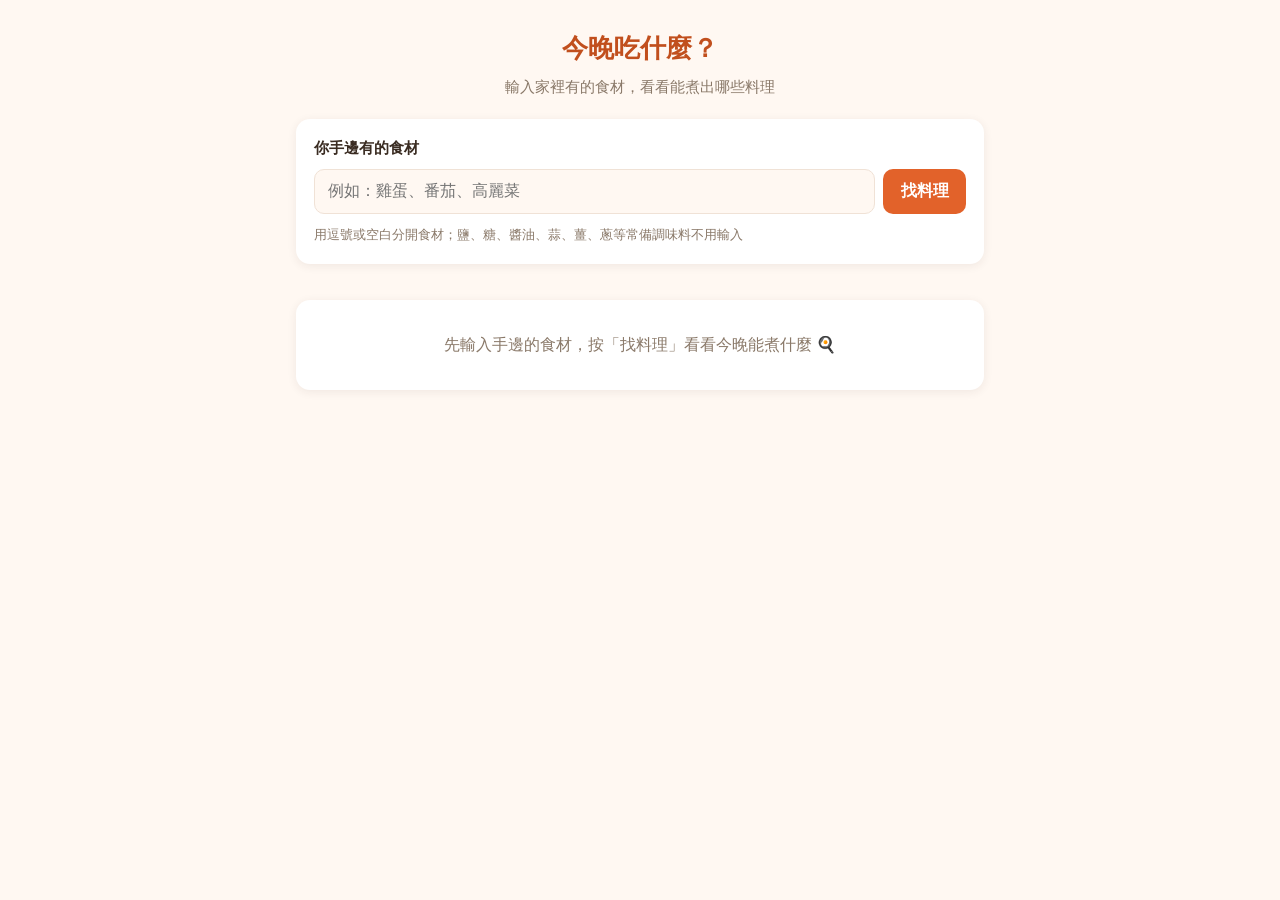
==== index.html @ 4725bfd7 "首次發布：料理靈感工具" ====
<!doctype html>
<html lang="zh-Hant">
<head>
<meta charset="utf-8">
<meta name="viewport" content="width=device-width, initial-scale=1, viewport-fit=cover">
<meta name="theme-color" content="#e2622a">
<title>今晚吃什麼｜料理靈感工具</title>
<link rel="apple-touch-icon" href="data:image/svg+xml,%3Csvg xmlns='http://www.w3.org/2000/svg' viewBox='0 0 100 100'%3E%3Crect width='100' height='100' rx='20' fill='%23e2622a'/%3E%3Ctext x='50' y='68' font-size='55' text-anchor='middle'%3E%F0%9F%A5%98%3C/text%3E%3C/svg%3E">
<link rel="stylesheet" href="style.css">
</head>
<body>
<header class="app-header">
  <h1>今晚吃什麼？</h1>
  <p class="subtitle">輸入家裡有的食材，看看能煮出哪些料理</p>
</header>

<main>
  <section class="input-section">
    <label for="ingredient-input">你手邊有的食材</label>
    <div class="input-row">
      <input
        type="text"
        id="ingredient-input"
        inputmode="text"
        placeholder="例如：雞蛋、番茄、高麗菜"
        autocomplete="off"
      >
      <button id="search-btn" type="button">找料理</button>
    </div>
    <p class="hint">用逗號或空白分開食材；鹽、糖、醬油、蒜、薑、蔥等常備調味料不用輸入</p>
  </section>

  <section id="results" class="results" aria-live="polite">
    <p class="empty-state">先輸入手邊的食材，按「找料理」看看今晚能煮什麼 🍳</p>
  </section>
</main>

<div id="detail-modal" class="modal hidden">
  <div class="modal-backdrop" id="modal-backdrop"></div>
  <div class="modal-content" role="dialog" aria-modal="true">
    <button id="close-modal" class="close-btn" aria-label="關閉">×</button>
    <div id="modal-body"></div>
  </div>
</div>

<script src="recipes.js"></script>
<script src="match.js"></script>
<script src="app.js"></script>
</body>
</html>
---- style.css ----
:root {
  --bg: #fff8f2;
  --surface: #ffffff;
  --text: #3a2c22;
  --text-muted: #8a7969;
  --accent: #e2622a;
  --accent-dark: #c14f1d;
  --accent-soft: #ffe8da;
  --green: #4c8a5e;
  --green-soft: #e4f2e7;
  --border: #f0e2d6;
  --shadow: 0 2px 10px rgba(58, 44, 34, 0.08);
  --radius: 14px;
}

* {
  box-sizing: border-box;
}

body {
  margin: 0;
  font-family: -apple-system, BlinkMacSystemFont, "PingFang TC", "Microsoft JhengHei", sans-serif;
  background: var(--bg);
  color: var(--text);
  line-height: 1.6;
  padding-bottom: 3rem;
}

.app-header {
  padding: 1.75rem 1.25rem 1.25rem;
  text-align: center;
}

.app-header h1 {
  margin: 0 0 0.35rem;
  font-size: 1.6rem;
  color: var(--accent-dark);
}

.subtitle {
  margin: 0;
  color: var(--text-muted);
  font-size: 0.95rem;
}

main {
  max-width: 720px;
  margin: 0 auto;
  padding: 0 1rem;
}

.input-section {
  background: var(--surface);
  border-radius: var(--radius);
  box-shadow: var(--shadow);
  padding: 1.1rem 1.1rem 1.2rem;
  margin-bottom: 1.25rem;
}

.input-section label {
  display: block;
  font-weight: 600;
  margin-bottom: 0.5rem;
  font-size: 0.95rem;
}

.input-row {
  display: flex;
  gap: 0.5rem;
}

#ingredient-input {
  flex: 1;
  min-width: 0;
  font-size: 1rem;
  padding: 0.75rem 0.85rem;
  border: 1px solid var(--border);
  border-radius: 10px;
  background: var(--bg);
  color: var(--text);
}

#ingredient-input:focus {
  outline: 2px solid var(--accent);
  outline-offset: 1px;
}

#search-btn {
  font-size: 1rem;
  font-weight: 600;
  padding: 0.75rem 1.1rem;
  border: none;
  border-radius: 10px;
  background: var(--accent);
  color: #fff;
  cursor: pointer;
  white-space: nowrap;
}

#search-btn:active {
  background: var(--accent-dark);
}

.hint {
  margin: 0.65rem 0 0;
  font-size: 0.82rem;
  color: var(--text-muted);
}

.results {
  display: flex;
  flex-direction: column;
  gap: 1.5rem;
}

.empty-state,
.no-result {
  text-align: center;
  color: var(--text-muted);
  padding: 2rem 1rem;
  background: var(--surface);
  border-radius: var(--radius);
  box-shadow: var(--shadow);
}

.result-group h2 {
  font-size: 1.05rem;
  margin: 0 0 0.75rem;
  padding-left: 0.15rem;
}

.result-group.exact h2 {
  color: var(--green);
}

.result-group.near h2 {
  color: var(--accent-dark);
}

.card-grid {
  display: grid;
  grid-template-columns: 1fr;
  gap: 0.85rem;
}

@media (min-width: 560px) {
  .card-grid {
    grid-template-columns: 1fr 1fr;
  }
}

.recipe-card {
  background: var(--surface);
  border-radius: var(--radius);
  box-shadow: var(--shadow);
  padding: 1rem;
  text-align: left;
  border: none;
  cursor: pointer;
  font-family: inherit;
  color: inherit;
  display: flex;
  flex-direction: column;
  gap: 0.45rem;
}

.recipe-card:active {
  transform: scale(0.98);
}

.recipe-card .name {
  font-size: 1.05rem;
  font-weight: 700;
}

.tag-row {
  display: flex;
  flex-wrap: wrap;
  gap: 0.35rem;
}

.tag {
  font-size: 0.75rem;
  padding: 0.15rem 0.55rem;
  border-radius: 999px;
  background: var(--accent-soft);
  color: var(--accent-dark);
}

.tag.veg {
  background: var(--green-soft);
  color: var(--green);
}

.combo-badge {
  font-size: 0.78rem;
  font-weight: 700;
  color: var(--green);
  background: var(--green-soft);
  border-radius: 8px;
  padding: 0.3rem 0.55rem;
  width: fit-content;
}

.missing {
  font-size: 0.82rem;
  color: #a15c1f;
  background: #fff2e0;
  border-radius: 8px;
  padding: 0.4rem 0.6rem;
}

.missing b {
  font-weight: 700;
}

/* modal */
.modal {
  position: fixed;
  inset: 0;
  z-index: 50;
  display: flex;
  align-items: flex-end;
  justify-content: center;
}

.modal.hidden {
  display: none;
}

.modal-backdrop {
  position: absolute;
  inset: 0;
  background: rgba(58, 44, 34, 0.45);
}

.modal-content {
  position: relative;
  background: var(--surface);
  width: 100%;
  max-width: 640px;
  max-height: 88vh;
  overflow-y: auto;
  border-radius: 18px 18px 0 0;
  padding: 1.5rem 1.25rem 2rem;
}

@media (min-width: 700px) {
  .modal {
    align-items: center;
  }
  .modal-content {
    border-radius: 18px;
    max-height: 80vh;
  }
}

.close-btn {
  position: absolute;
  top: 0.75rem;
  right: 0.9rem;
  border: none;
  background: var(--accent-soft);
  color: var(--accent-dark);
  width: 32px;
  height: 32px;
  border-radius: 50%;
  font-size: 1.1rem;
  cursor: pointer;
  line-height: 1;
}

.modal-body h2 {
  margin: 0 0 0.25rem;
  padding-right: 2rem;
}

.modal-body .tag-row {
  margin-bottom: 0.75rem;
}

.servings-control {
  display: flex;
  align-items: center;
  gap: 0.6rem;
  margin: 0.75rem 0 1.1rem;
  padding: 0.6rem 0.75rem;
  background: var(--bg);
  border-radius: 10px;
  width: fit-content;
}

.servings-control span:first-child {
  font-size: 0.85rem;
  color: var(--text-muted);
}

.servings-btn {
  width: 30px;
  height: 30px;
  border-radius: 50%;
  border: none;
  background: var(--accent-soft);
  color: var(--accent-dark);
  font-size: 1.1rem;
  font-weight: 700;
  cursor: pointer;
  line-height: 1;
}

.servings-btn:active {
  background: var(--accent);
  color: #fff;
}

.servings-count {
  font-weight: 700;
  min-width: 4.5em;
  text-align: center;
}

.modal-body h3 {
  font-size: 0.95rem;
  color: var(--accent-dark);
  margin: 1.1rem 0 0.5rem;
}

.modal-body ul,
.modal-body ol {
  margin: 0;
  padding-left: 1.3rem;
}

.modal-body li {
  margin-bottom: 0.4rem;
}
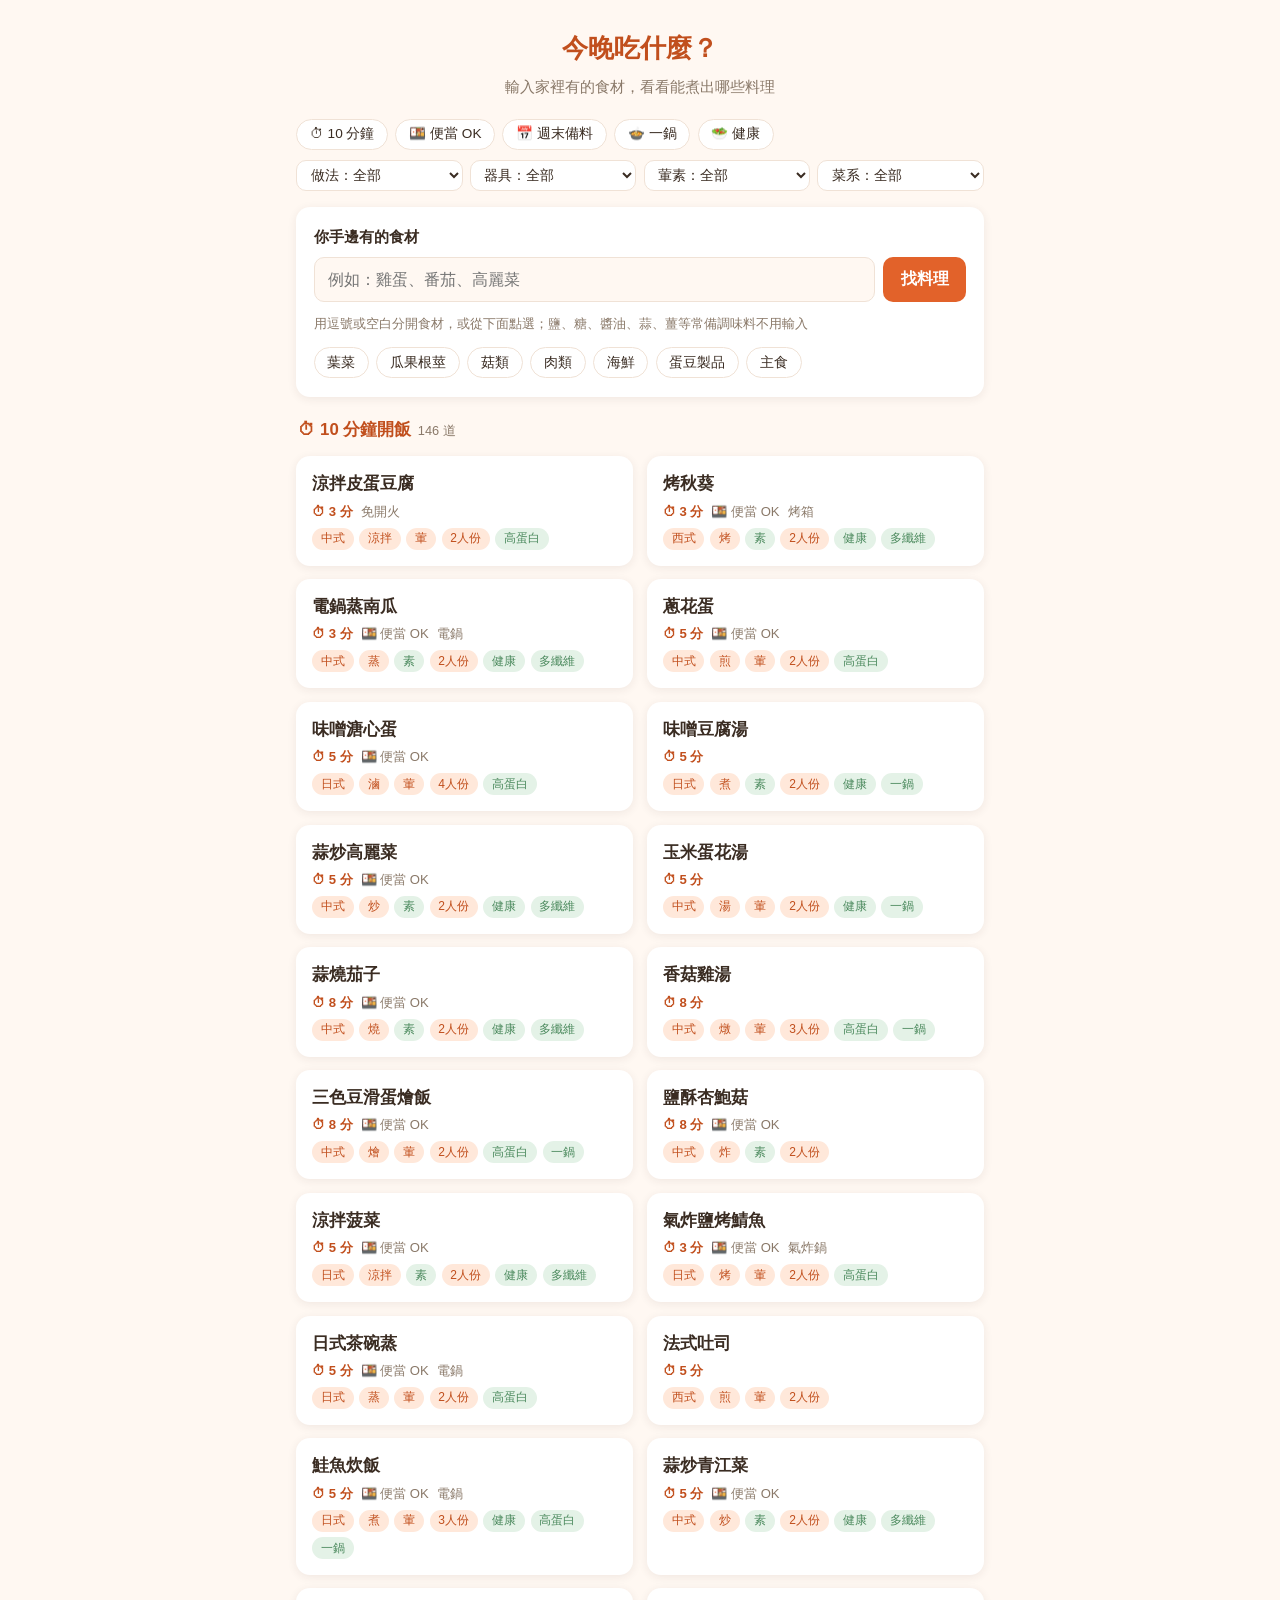
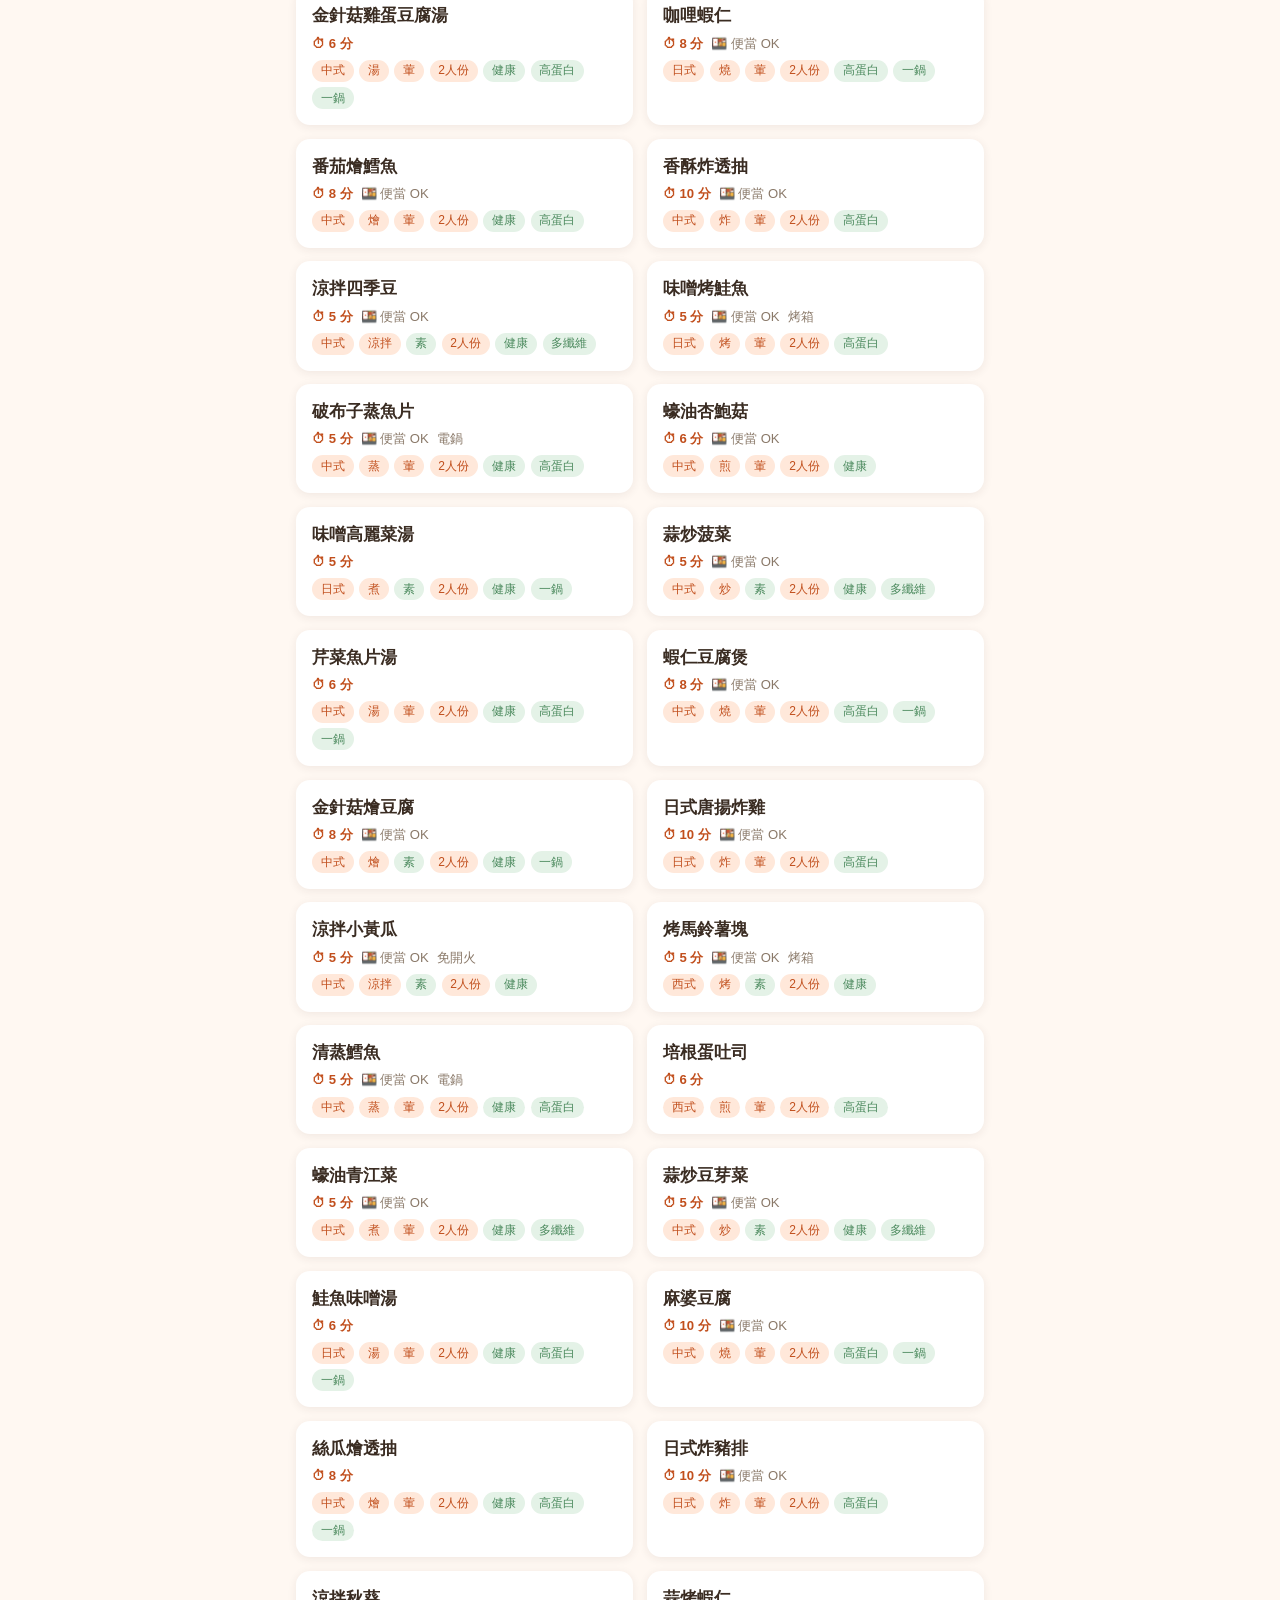
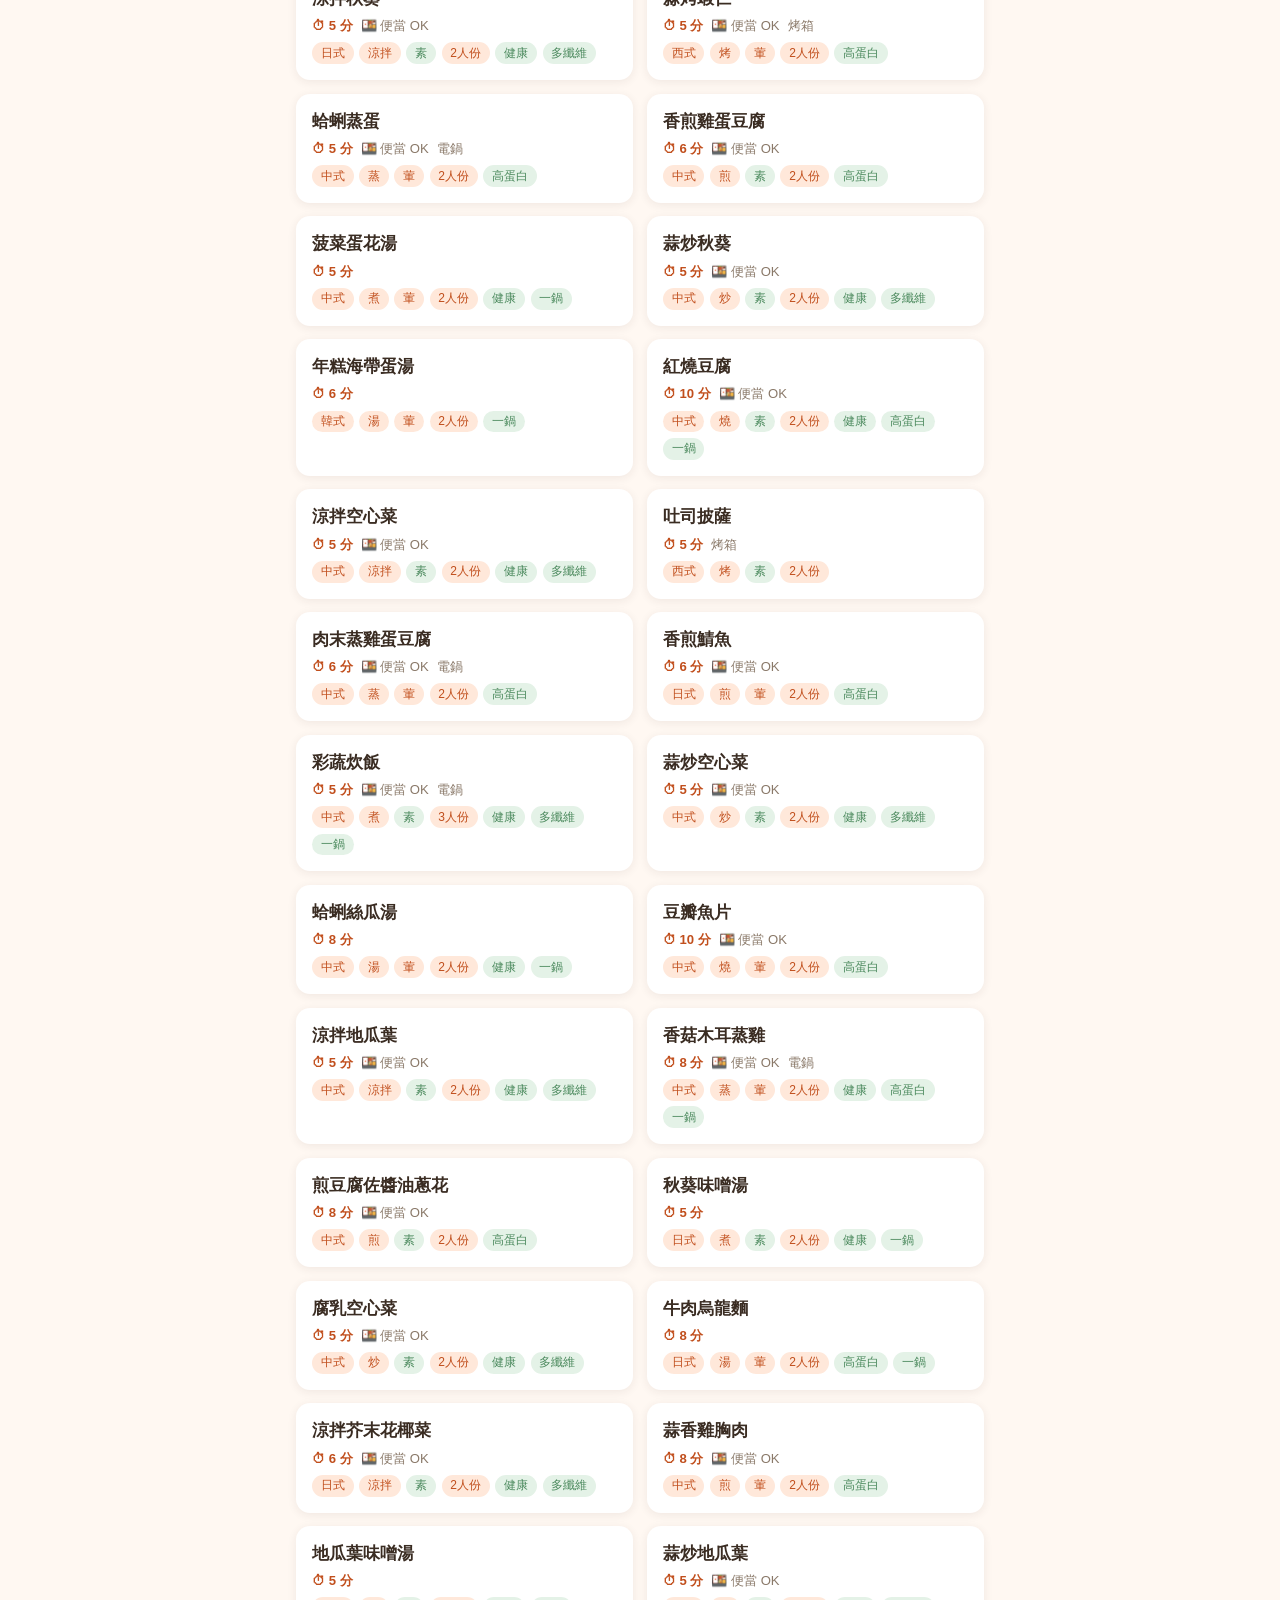
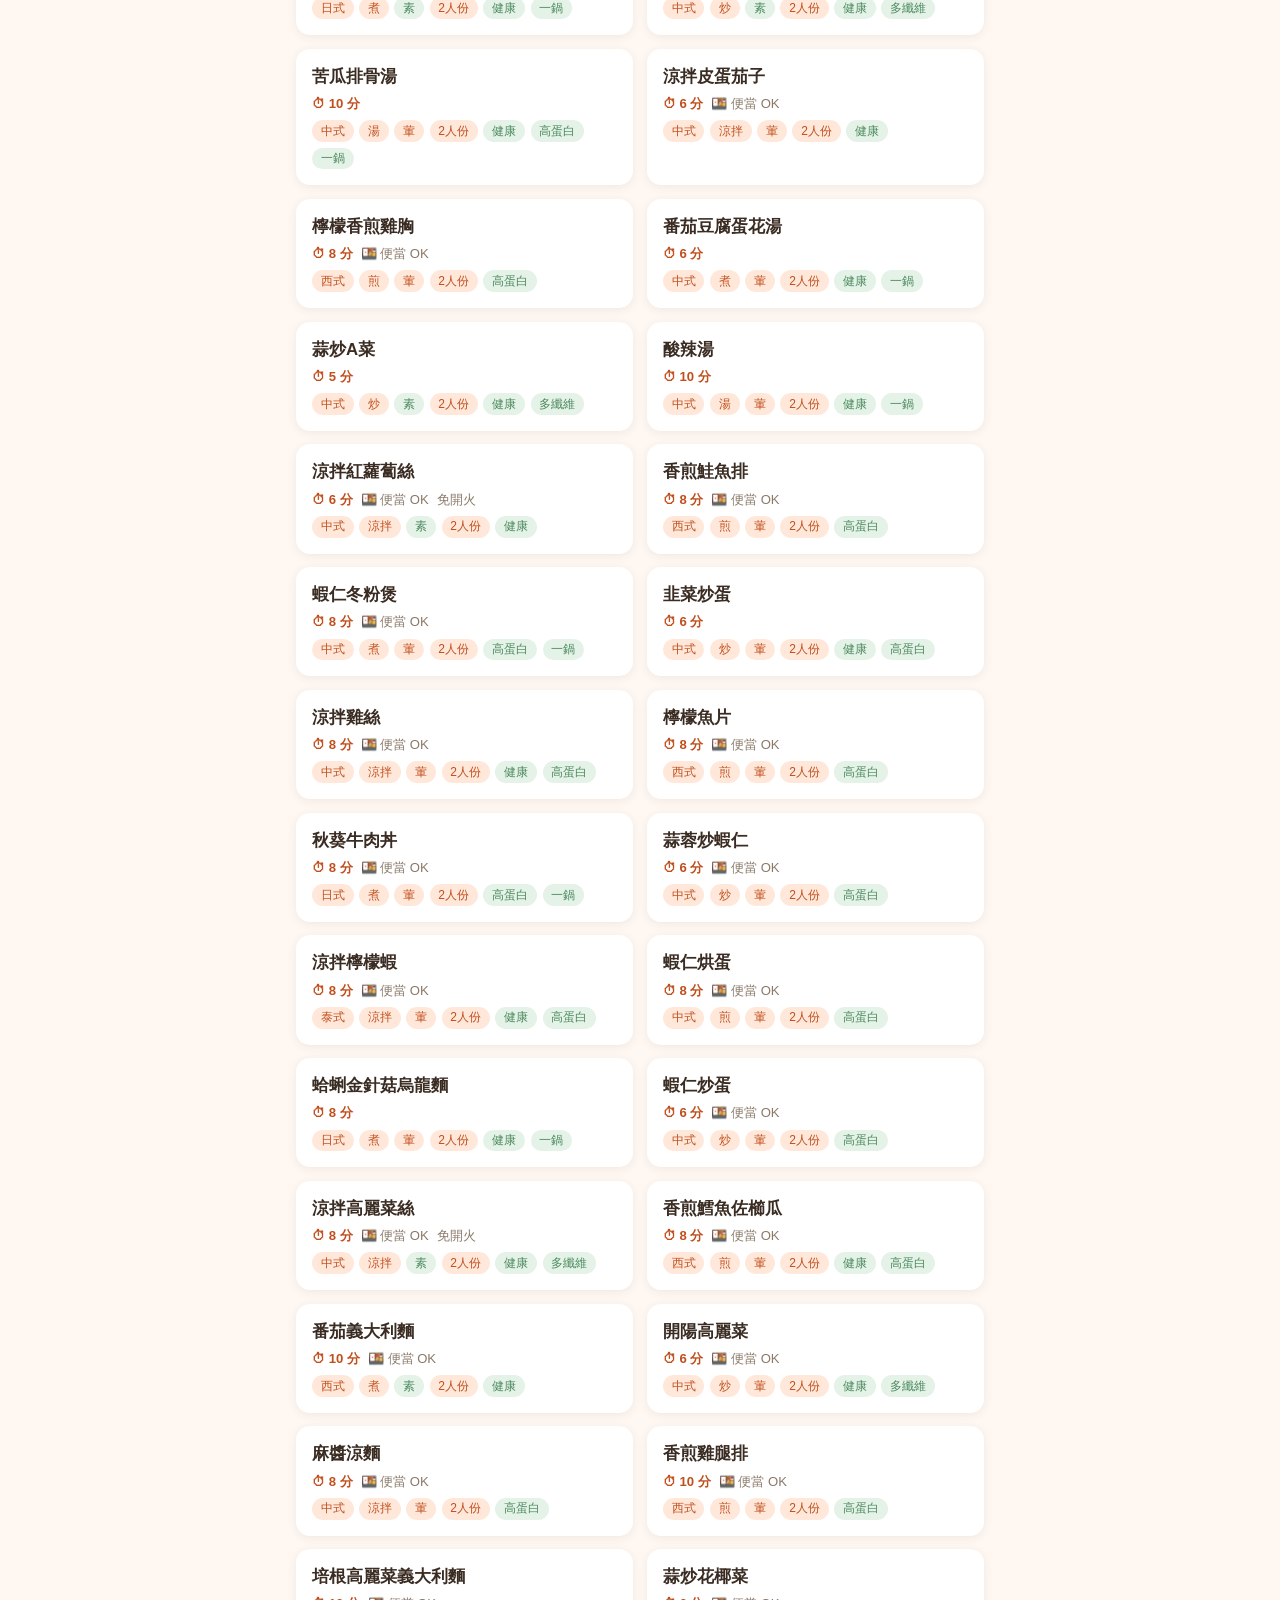
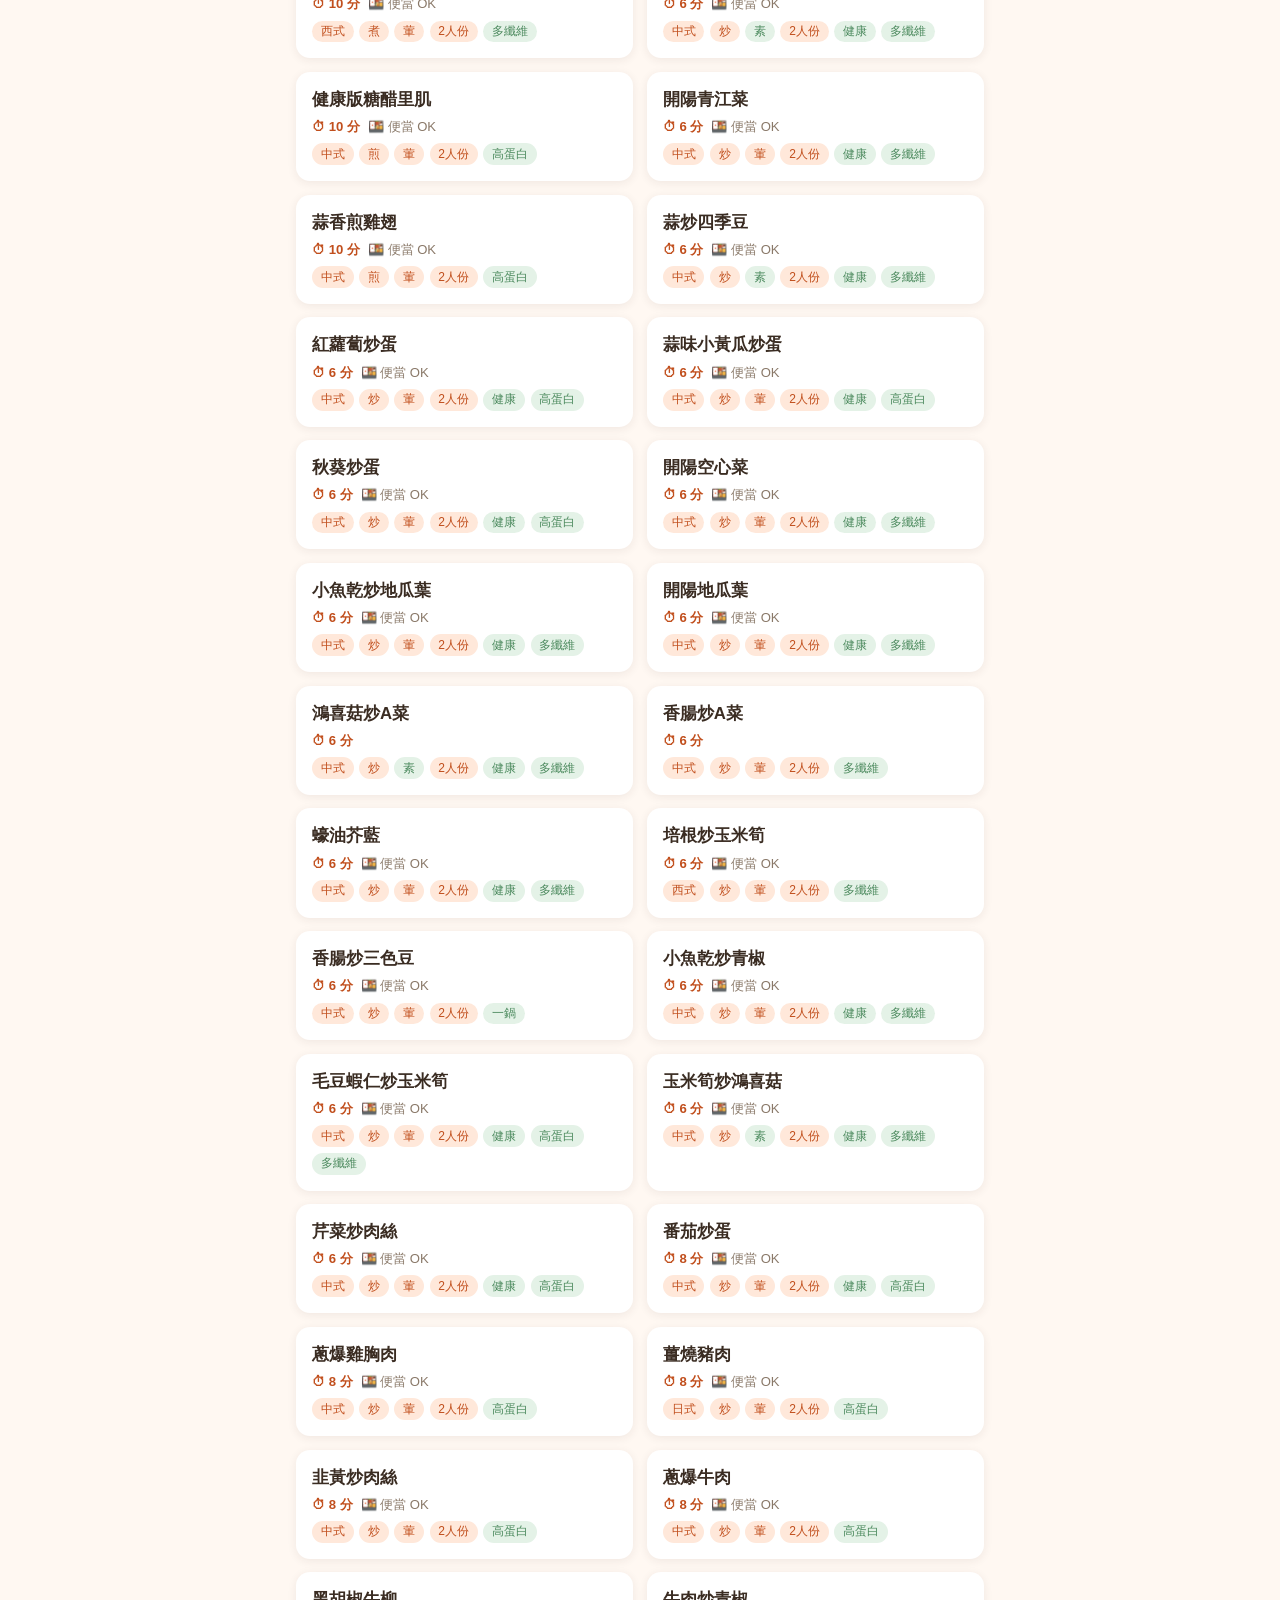
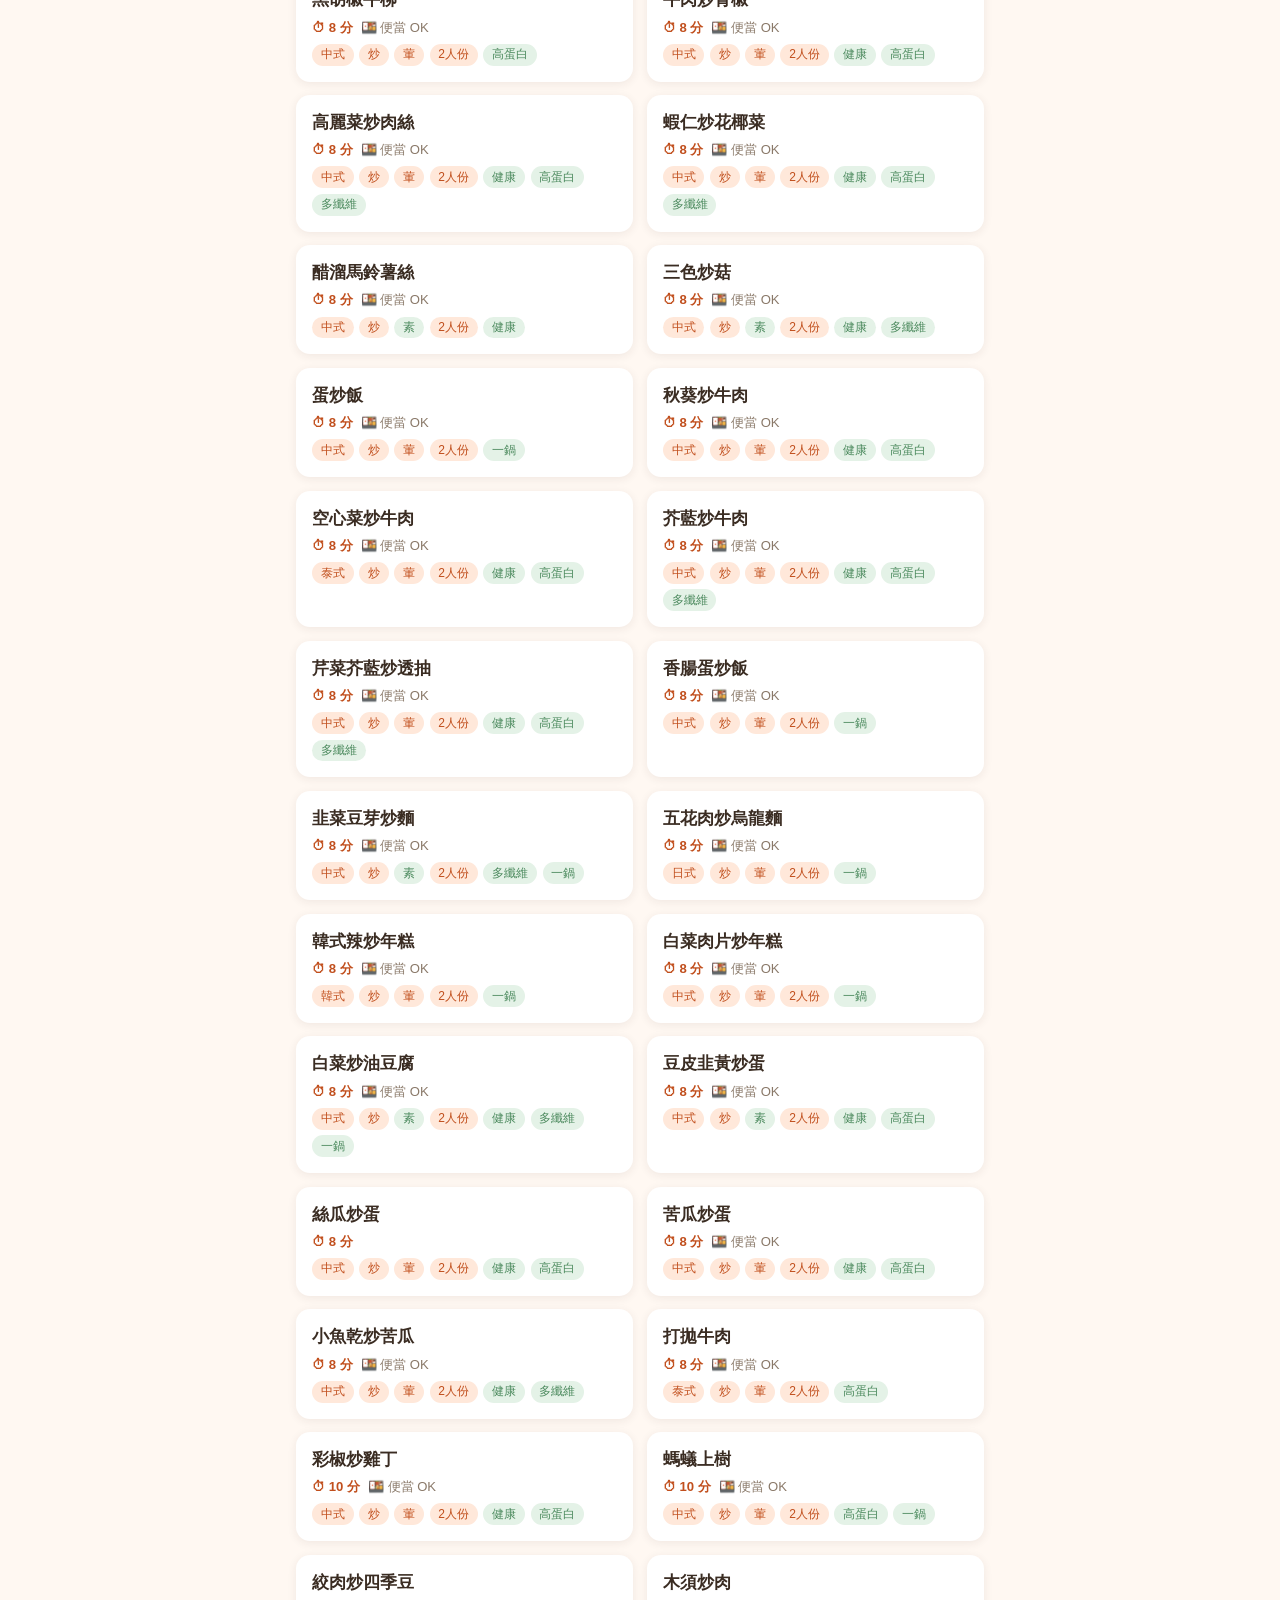
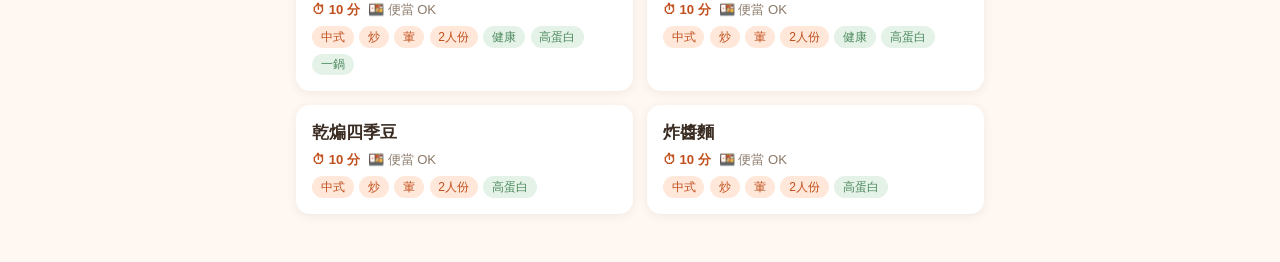
==== commit a878efaa: "Step 6 功能版 UI：篩選 chips（10 分鐘／便當／週末／一鍋／健康）＋做法／器具／葷素／菜系下拉、食材分類點選、首頁預設 10 分鐘清單、卡片顯示時間與便當標記、邊打邊找；SW 快取 v" ====
--- a/index.html
+++ b/index.html
@@ -6,6 +6,10 @@
 <meta name="theme-color" content="#e2622a">
 <title>今晚吃什麼｜料理靈感工具</title>
 <link rel="apple-touch-icon" href="data:image/svg+xml,%3Csvg xmlns='http://www.w3.org/2000/svg' viewBox='0 0 100 100'%3E%3Crect width='100' height='100' rx='20' fill='%23e2622a'/%3E%3Ctext x='50' y='68' font-size='55' text-anchor='middle'%3E%F0%9F%A5%98%3C/text%3E%3C/svg%3E">
+<link rel="manifest" href="manifest.json">
+<meta name="apple-mobile-web-app-capable" content="yes">
+<meta name="apple-mobile-web-app-status-bar-style" content="default">
+<meta name="apple-mobile-web-app-title" content="今晚吃什麼">
 <link rel="stylesheet" href="style.css">
 </head>
 <body>
@@ -15,6 +19,22 @@
 </header>
 
 <main>
+  <section class="filter-section" aria-label="篩選">
+    <div class="chip-row" id="quick-filters">
+      <button type="button" class="chip" data-filter="quick">⏱ 10 分鐘</button>
+      <button type="button" class="chip" data-filter="bento">🍱 便當 OK</button>
+      <button type="button" class="chip" data-filter="weekend">📅 週末備料</button>
+      <button type="button" class="chip" data-filter="onepot">🍲 一鍋</button>
+      <button type="button" class="chip" data-filter="healthy">🥗 健康</button>
+    </div>
+    <div class="select-row">
+      <select id="filter-method" aria-label="做法"><option value="">做法：全部</option></select>
+      <select id="filter-tool" aria-label="器具"><option value="">器具：全部</option></select>
+      <select id="filter-diet" aria-label="葷素"><option value="">葷素：全部</option></select>
+      <select id="filter-cuisine" aria-label="菜系"><option value="">菜系：全部</option></select>
+    </div>
+  </section>
+
   <section class="input-section">
     <label for="ingredient-input">你手邊有的食材</label>
     <div class="input-row">
@@ -27,12 +47,12 @@
       >
       <button id="search-btn" type="button">找料理</button>
     </div>
-    <p class="hint">用逗號或空白分開食材；鹽、糖、醬油、蒜、薑、蔥等常備調味料不用輸入</p>
+    <p class="hint">用逗號或空白分開食材，或從下面點選；鹽、糖、醬油、蒜、薑等常備調味料不用輸入</p>
+    <div class="chip-row category-row" id="category-chips"></div>
+    <div class="chip-row ingredient-row" id="ingredient-chips" hidden></div>
   </section>
 
-  <section id="results" class="results" aria-live="polite">
-    <p class="empty-state">先輸入手邊的食材，按「找料理」看看今晚能煮什麼 🍳</p>
-  </section>
+  <section id="results" class="results" aria-live="polite"></section>
 </main>
 
 <div id="detail-modal" class="modal hidden">
@@ -43,8 +63,16 @@
   </div>
 </div>
 
+<script src="ingredients.js"></script>
 <script src="recipes.js"></script>
 <script src="match.js"></script>
 <script src="app.js"></script>
+<script>
+  if ("serviceWorker" in navigator) {
+    window.addEventListener("load", () => {
+      navigator.serviceWorker.register("service-worker.js").catch(() => {});
+    });
+  }
+</script>
 </body>
 </html>
--- a/style.css
+++ b/style.css
@@ -334,3 +334,103 @@
 .modal-body li {
   margin-bottom: 0.4rem;
 }
+
+
+/* ── 篩選 chips 與分類標籤（功能版，樣式待美化階段） ── */
+.filter-section {
+  margin-bottom: 1rem;
+}
+
+.chip-row {
+  display: flex;
+  flex-wrap: wrap;
+  gap: 0.45rem;
+}
+
+.chip {
+  font-family: inherit;
+  font-size: 0.85rem;
+  padding: 0.4rem 0.8rem;
+  border-radius: 999px;
+  border: 1px solid var(--border);
+  background: var(--surface);
+  color: var(--text);
+  cursor: pointer;
+  line-height: 1.2;
+}
+
+.chip.active {
+  background: var(--accent);
+  border-color: var(--accent);
+  color: #fff;
+  font-weight: 600;
+}
+
+.chip.category.active {
+  background: var(--accent-soft);
+  border-color: var(--accent);
+  color: var(--accent-dark);
+}
+
+.chip.ingredient.active {
+  background: var(--green);
+  border-color: var(--green);
+  color: #fff;
+}
+
+.select-row {
+  display: flex;
+  flex-wrap: wrap;
+  gap: 0.45rem;
+  margin-top: 0.6rem;
+}
+
+.select-row select {
+  font-family: inherit;
+  font-size: 0.85rem;
+  padding: 0.4rem 0.6rem;
+  border-radius: 10px;
+  border: 1px solid var(--border);
+  background: var(--surface);
+  color: var(--text);
+  flex: 1 1 auto;
+  min-width: 0;
+}
+
+.category-row {
+  margin-top: 0.85rem;
+}
+
+.ingredient-row {
+  margin-top: 0.6rem;
+  padding-top: 0.6rem;
+  border-top: 1px dashed var(--border);
+}
+
+.meta-row {
+  display: flex;
+  flex-wrap: wrap;
+  gap: 0.5rem;
+  font-size: 0.82rem;
+  color: var(--text-muted);
+}
+
+.meta-row .time {
+  font-weight: 700;
+  color: var(--accent-dark);
+}
+
+.result-group.default h2 {
+  color: var(--accent-dark);
+}
+
+.result-count {
+  font-size: 0.8rem;
+  color: var(--text-muted);
+  font-weight: 400;
+  margin-left: 0.4rem;
+}
+
+.chip-row[hidden] {
+  display: none;
+}
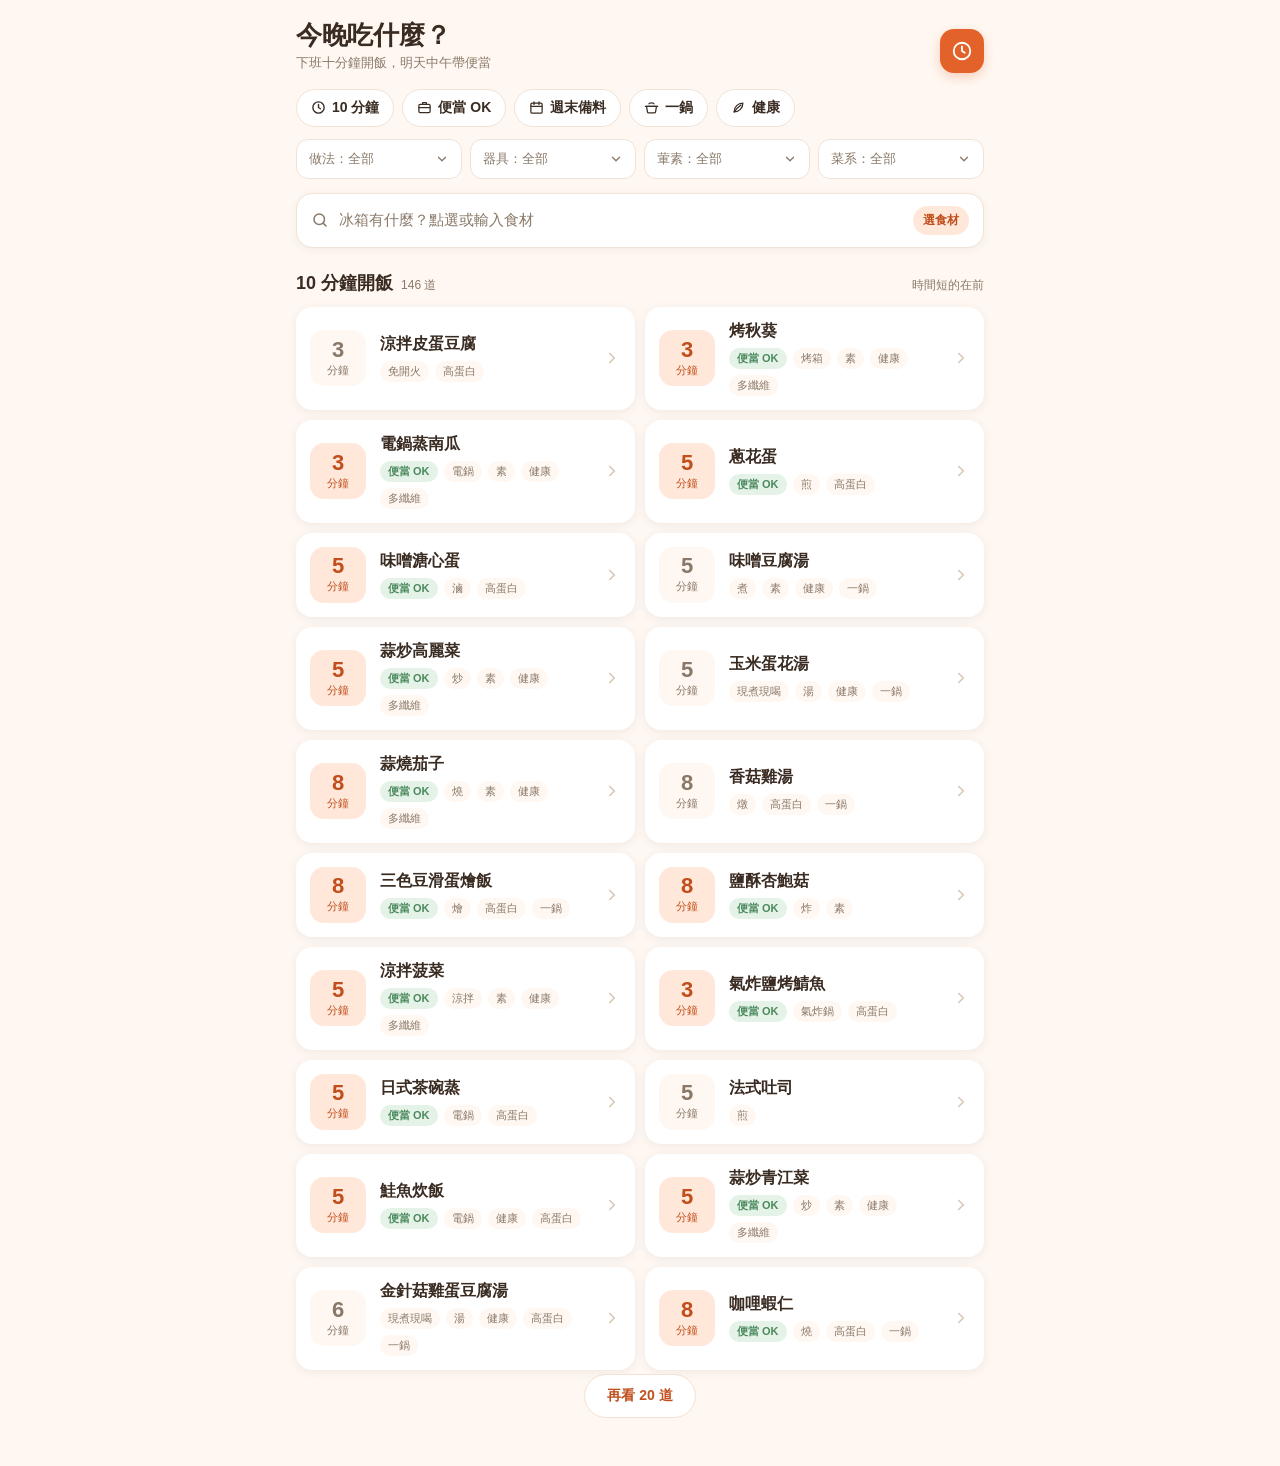
==== commit 7e919b54: "③ 美化：依 design 畫板實作暖色延續版 - index.html／style.css 重寫：標題列＋橘色時鐘徽章、篩選 chips 橫向捲動（SVG 線條圖示取代 emoji）、下拉兩欄 - " ====
--- a/index.html
+++ b/index.html
@@ -3,7 +3,7 @@
 <head>
 <meta charset="utf-8">
 <meta name="viewport" content="width=device-width, initial-scale=1, viewport-fit=cover">
-<meta name="theme-color" content="#e2622a">
+<meta name="theme-color" content="#fff8f2">
 <title>今晚吃什麼｜料理靈感工具</title>
 <link rel="apple-touch-icon" href="data:image/svg+xml,%3Csvg xmlns='http://www.w3.org/2000/svg' viewBox='0 0 100 100'%3E%3Crect width='100' height='100' rx='20' fill='%23e2622a'/%3E%3Ctext x='50' y='68' font-size='55' text-anchor='middle'%3E%F0%9F%A5%98%3C/text%3E%3C/svg%3E">
 <link rel="manifest" href="manifest.json">
@@ -13,19 +13,34 @@
 <link rel="stylesheet" href="style.css">
 </head>
 <body>
-<header class="app-header">
-  <h1>今晚吃什麼？</h1>
-  <p class="subtitle">輸入家裡有的食材，看看能煮出哪些料理</p>
-</header>
+<main>
+  <header class="app-header">
+    <div class="app-title">
+      <h1>今晚吃什麼？</h1>
+      <p class="subtitle">下班十分鐘開飯，明天中午帶便當</p>
+    </div>
+    <div class="app-badge" aria-hidden="true">
+      <svg width="22" height="22" viewBox="0 0 24 24" fill="none" stroke="currentColor" stroke-width="2" stroke-linecap="round" stroke-linejoin="round"><circle cx="12" cy="12" r="9"></circle><path d="M12 7v5l3 2"></path></svg>
+    </div>
+  </header>
 
-<main>
   <section class="filter-section" aria-label="篩選">
-    <div class="chip-row" id="quick-filters">
-      <button type="button" class="chip" data-filter="quick">⏱ 10 分鐘</button>
-      <button type="button" class="chip" data-filter="bento">🍱 便當 OK</button>
-      <button type="button" class="chip" data-filter="weekend">📅 週末備料</button>
-      <button type="button" class="chip" data-filter="onepot">🍲 一鍋</button>
-      <button type="button" class="chip" data-filter="healthy">🥗 健康</button>
+    <div class="chip-row scroll-x" id="quick-filters">
+      <button type="button" class="chip" data-filter="quick">
+        <svg width="15" height="15" viewBox="0 0 24 24" fill="none" stroke="currentColor" stroke-width="2.2" stroke-linecap="round"><circle cx="12" cy="12" r="9"></circle><path d="M12 7v5l3 2"></path></svg><span>10 分鐘</span>
+      </button>
+      <button type="button" class="chip" data-filter="bento">
+        <svg width="15" height="15" viewBox="0 0 24 24" fill="none" stroke="currentColor" stroke-width="2" stroke-linecap="round" stroke-linejoin="round"><rect x="3" y="7" width="18" height="13" rx="2"></rect><path d="M3 12h18M9 7V4h6v3"></path></svg><span>便當 OK</span>
+      </button>
+      <button type="button" class="chip" data-filter="weekend">
+        <svg width="15" height="15" viewBox="0 0 24 24" fill="none" stroke="currentColor" stroke-width="2" stroke-linecap="round" stroke-linejoin="round"><rect x="3" y="5" width="18" height="16" rx="2"></rect><path d="M3 10h18M8 3v4M16 3v4"></path></svg><span>週末備料</span>
+      </button>
+      <button type="button" class="chip" data-filter="onepot">
+        <svg width="15" height="15" viewBox="0 0 24 24" fill="none" stroke="currentColor" stroke-width="2" stroke-linecap="round" stroke-linejoin="round"><path d="M4 10h16l-1.5 9a2 2 0 0 1-2 1.7h-9a2 2 0 0 1-2-1.7Z"></path><path d="M2 10h20M8 6c0-2 8-2 8 0"></path></svg><span>一鍋</span>
+      </button>
+      <button type="button" class="chip" data-filter="healthy">
+        <svg width="15" height="15" viewBox="0 0 24 24" fill="none" stroke="currentColor" stroke-width="2" stroke-linecap="round" stroke-linejoin="round"><path d="M5 19c8 0 14-6 14-14-8 0-14 6-14 14Z"></path><path d="M5 19c3-5 7-8 11-11"></path></svg><span>健康</span>
+      </button>
     </div>
     <div class="select-row">
       <select id="filter-method" aria-label="做法"><option value="">做法：全部</option></select>
@@ -35,21 +50,29 @@
     </div>
   </section>
 
-  <section class="input-section">
-    <label for="ingredient-input">你手邊有的食材</label>
-    <div class="input-row">
-      <input
-        type="text"
-        id="ingredient-input"
-        inputmode="text"
-        placeholder="例如：雞蛋、番茄、高麗菜"
-        autocomplete="off"
-      >
-      <button id="search-btn" type="button">找料理</button>
+  <section class="picker" id="picker">
+    <button type="button" class="picker-bar" id="picker-bar" aria-expanded="false" aria-controls="picker-panel">
+      <svg width="18" height="18" viewBox="0 0 24 24" fill="none" stroke="currentColor" stroke-width="2" stroke-linecap="round"><circle cx="11" cy="11" r="7"></circle><path d="m20 20-3.5-3.5"></path></svg>
+      <span class="picker-summary" id="picker-summary">冰箱有什麼？點選或輸入食材</span>
+      <span class="picker-action" id="picker-action">選食材</span>
+    </button>
+    <div class="picker-panel" id="picker-panel" hidden>
+      <div class="token-row" id="token-row"></div>
+      <div class="input-row">
+        <svg width="16" height="16" viewBox="0 0 24 24" fill="none" stroke="currentColor" stroke-width="2" stroke-linecap="round"><path d="M12 5v14M5 12h14"></path></svg>
+        <input
+          type="text"
+          id="ingredient-input"
+          inputmode="text"
+          placeholder="再打字加食材，例如：豬肉絲"
+          autocomplete="off"
+        >
+        <button id="search-btn" type="button">找料理</button>
+      </div>
+      <p class="hint">鹽、糖、醬油、蒜、薑等常備調味料不用選；用逗號或空白分開</p>
+      <div class="chip-row scroll-x category-row" id="category-chips"></div>
+      <div class="ingredient-grid" id="ingredient-chips" hidden></div>
     </div>
-    <p class="hint">用逗號或空白分開食材，或從下面點選；鹽、糖、醬油、蒜、薑等常備調味料不用輸入</p>
-    <div class="chip-row category-row" id="category-chips"></div>
-    <div class="chip-row ingredient-row" id="ingredient-chips" hidden></div>
   </section>
 
   <section id="results" class="results" aria-live="polite"></section>
--- a/style.css
+++ b/style.css
@@ -1,16 +1,27 @@
+/* 料理靈感工具 — 暖色延續（2026-09-16 依 design 畫板實作） */
 :root {
   --bg: #fff8f2;
   --surface: #ffffff;
   --text: #3a2c22;
   --text-muted: #8a7969;
+  --text-faint: #b3a394;
   --accent: #e2622a;
   --accent-dark: #c14f1d;
   --accent-soft: #ffe8da;
   --green: #4c8a5e;
   --green-soft: #e4f2e7;
+  --amber: #8a6400;
+  --amber-soft: #fff3c4;
+  --brown: #a15c1f;
+  --brown-soft: #fff2e0;
   --border: #f0e2d6;
+  --border-faint: #f7ede3;
+  --chevron: #d9c8b8;
   --shadow: 0 2px 10px rgba(58, 44, 34, 0.08);
-  --radius: 14px;
+  --shadow-soft: 0 2px 10px rgba(58, 44, 34, 0.06);
+  --shadow-accent: 0 4px 12px rgba(226, 98, 42, 0.28);
+  --radius: 16px;
+  --radius-sm: 12px;
 }
 
 * {
@@ -19,82 +30,264 @@
 
 body {
   margin: 0;
-  font-family: -apple-system, BlinkMacSystemFont, "PingFang TC", "Microsoft JhengHei", sans-serif;
+  font-family: -apple-system, BlinkMacSystemFont, "PingFang TC", "Noto Sans TC", "Microsoft JhengHei", sans-serif;
   background: var(--bg);
   color: var(--text);
-  line-height: 1.6;
-  padding-bottom: 3rem;
-}
-
-.app-header {
-  padding: 1.75rem 1.25rem 1.25rem;
-  text-align: center;
-}
-
-.app-header h1 {
-  margin: 0 0 0.35rem;
-  font-size: 1.6rem;
-  color: var(--accent-dark);
-}
-
-.subtitle {
-  margin: 0;
-  color: var(--text-muted);
-  font-size: 0.95rem;
+  line-height: 1.5;
+  -webkit-font-smoothing: antialiased;
+}
+
+button,
+select,
+input {
+  font-family: inherit;
 }
 
 main {
   max-width: 720px;
   margin: 0 auto;
-  padding: 0 1rem;
-}
-
-.input-section {
+  padding: 20px 16px 48px;
+}
+
+/* ── 標題列 ── */
+.app-header {
+  display: flex;
+  align-items: flex-end;
+  justify-content: space-between;
+  margin-bottom: 16px;
+}
+
+.app-title h1 {
+  margin: 0;
+  font-size: 26px;
+  font-weight: 800;
+  letter-spacing: -0.3px;
+  line-height: 1.2;
+}
+
+.subtitle {
+  margin: 2px 0 0;
+  font-size: 13px;
+  color: var(--text-muted);
+}
+
+.app-badge {
+  width: 44px;
+  height: 44px;
+  border-radius: 14px;
+  background: var(--accent);
+  color: #fff;
+  display: flex;
+  align-items: center;
+  justify-content: center;
+  box-shadow: var(--shadow-accent);
+  flex: 0 0 auto;
+}
+
+/* ── chips ── */
+.chip-row {
+  display: flex;
+  gap: 8px;
+}
+
+.scroll-x {
+  overflow-x: auto;
+  flex-wrap: nowrap;
+  margin: 0 -16px;
+  padding: 0 16px 2px;
+  scrollbar-width: none;
+  -webkit-overflow-scrolling: touch;
+}
+
+.scroll-x::-webkit-scrollbar {
+  display: none;
+}
+
+.chip {
+  display: inline-flex;
+  align-items: center;
+  gap: 6px;
+  padding: 9px 14px;
+  border-radius: 999px;
+  border: 1px solid var(--border);
   background: var(--surface);
+  color: var(--text);
+  font-size: 14px;
+  font-weight: 600;
+  line-height: 1.2;
+  white-space: nowrap;
+  flex: 0 0 auto;
+  cursor: pointer;
+  min-height: 38px;
+}
+
+.chip:active {
+  transform: scale(0.97);
+}
+
+.chip.active {
+  background: var(--accent);
+  border-color: var(--accent);
+  color: #fff;
+  font-weight: 700;
+}
+
+.chip-row[hidden] {
+  display: none;
+}
+
+/* ── 下拉 ── */
+.select-row {
+  display: grid;
+  grid-template-columns: repeat(2, minmax(0, 1fr));
+  gap: 8px;
+  margin-top: 10px;
+}
+
+@media (min-width: 560px) {
+  .select-row {
+    grid-template-columns: repeat(4, minmax(0, 1fr));
+  }
+}
+
+.select-row select {
+  appearance: none;
+  -webkit-appearance: none;
+  width: 100%;
+  padding: 10px 32px 10px 12px;
+  border-radius: var(--radius-sm);
+  border: 1px solid var(--border);
+  background: var(--surface) url("data:image/svg+xml,%3Csvg xmlns='http://www.w3.org/2000/svg' width='14' height='14' viewBox='0 0 24 24' fill='none' stroke='%238a7969' stroke-width='2.2' stroke-linecap='round'%3E%3Cpath d='m6 9 6 6 6-6'/%3E%3C/svg%3E") no-repeat right 12px center;
+  font-size: 13px;
+  color: var(--text-muted);
+  min-height: 40px;
+}
+
+.select-row select.set {
+  color: var(--accent-dark);
+  border-color: var(--accent);
+  font-weight: 600;
+}
+
+/* ── 食材選擇（收合條 → 展開面板） ── */
+.picker {
+  margin-top: 14px;
+  background: var(--surface);
+  border: 1px solid var(--border);
   border-radius: var(--radius);
-  box-shadow: var(--shadow);
-  padding: 1.1rem 1.1rem 1.2rem;
-  margin-bottom: 1.25rem;
-}
-
-.input-section label {
-  display: block;
-  font-weight: 600;
-  margin-bottom: 0.5rem;
-  font-size: 0.95rem;
+  box-shadow: var(--shadow-soft);
+}
+
+.picker-bar {
+  width: 100%;
+  display: flex;
+  align-items: center;
+  gap: 10px;
+  padding: 12px 14px;
+  border: none;
+  background: transparent;
+  color: var(--text-muted);
+  text-align: left;
+  cursor: pointer;
+  min-height: 48px;
+}
+
+.picker-summary {
+  flex: 1;
+  font-size: 15px;
+  min-width: 0;
+  overflow: hidden;
+  text-overflow: ellipsis;
+  white-space: nowrap;
+}
+
+.picker-summary.has-items {
+  color: var(--text);
+  font-weight: 600;
+}
+
+.picker-action {
+  font-size: 12px;
+  font-weight: 700;
+  color: var(--accent-dark);
+  padding: 6px 10px;
+  border-radius: 999px;
+  background: var(--accent-soft);
+  flex: 0 0 auto;
+}
+
+.picker-panel {
+  padding: 0 14px 14px;
+  border-top: 1px dashed var(--border);
+}
+
+.picker-panel[hidden] {
+  display: none;
+}
+
+.token-row {
+  display: flex;
+  flex-wrap: wrap;
+  gap: 8px;
+  padding-top: 12px;
+}
+
+.token-row:empty {
+  display: none;
+}
+
+.token {
+  display: inline-flex;
+  align-items: center;
+  gap: 6px;
+  padding: 7px 10px 7px 12px;
+  border-radius: 999px;
+  border: none;
+  background: var(--green);
+  color: #fff;
+  font-size: 14px;
+  font-weight: 600;
+  cursor: pointer;
+  min-height: 34px;
 }
 
 .input-row {
   display: flex;
-  gap: 0.5rem;
+  align-items: center;
+  gap: 8px;
+  padding-top: 12px;
+  color: var(--text-muted);
 }
 
 #ingredient-input {
   flex: 1;
   min-width: 0;
-  font-size: 1rem;
-  padding: 0.75rem 0.85rem;
-  border: 1px solid var(--border);
-  border-radius: 10px;
-  background: var(--bg);
+  font-size: 15px;
+  padding: 10px 0;
+  border: none;
+  background: transparent;
   color: var(--text);
 }
 
+#ingredient-input::placeholder {
+  color: var(--text-faint);
+}
+
 #ingredient-input:focus {
-  outline: 2px solid var(--accent);
-  outline-offset: 1px;
+  outline: none;
 }
 
 #search-btn {
-  font-size: 1rem;
-  font-weight: 600;
-  padding: 0.75rem 1.1rem;
+  font-size: 14px;
+  font-weight: 700;
+  padding: 9px 14px;
   border: none;
   border-radius: 10px;
   background: var(--accent);
   color: #fff;
   cursor: pointer;
   white-space: nowrap;
+  min-height: 38px;
 }
 
 #search-btn:active {
@@ -102,15 +295,55 @@
 }
 
 .hint {
-  margin: 0.65rem 0 0;
-  font-size: 0.82rem;
-  color: var(--text-muted);
-}
-
+  margin: 4px 0 0;
+  font-size: 12px;
+  color: var(--text-muted);
+}
+
+.category-row {
+  margin-top: 14px;
+  margin-left: -14px;
+  margin-right: -14px;
+  padding-left: 14px;
+  padding-right: 14px;
+}
+
+.ingredient-grid {
+  display: grid;
+  grid-template-columns: repeat(3, minmax(0, 1fr));
+  gap: 8px;
+  margin-top: 12px;
+}
+
+@media (min-width: 560px) {
+  .ingredient-grid {
+    grid-template-columns: repeat(5, minmax(0, 1fr));
+  }
+}
+
+.ingredient-grid[hidden] {
+  display: none;
+}
+
+.ingredient-grid .chip {
+  justify-content: center;
+  padding: 13px 8px;
+  border-radius: 14px;
+  font-size: 15px;
+  min-height: 46px;
+}
+
+.ingredient-grid .chip.active {
+  background: var(--green);
+  border-color: var(--green);
+}
+
+/* ── 結果區 ── */
 .results {
   display: flex;
   flex-direction: column;
-  gap: 1.5rem;
+  gap: 22px;
+  margin-top: 22px;
 }
 
 .empty-state,
@@ -121,12 +354,23 @@
   background: var(--surface);
   border-radius: var(--radius);
   box-shadow: var(--shadow);
-}
-
-.result-group h2 {
-  font-size: 1.05rem;
-  margin: 0 0 0.75rem;
-  padding-left: 0.15rem;
+  margin: 0;
+}
+
+.group-head {
+  display: flex;
+  align-items: baseline;
+  justify-content: space-between;
+  margin-bottom: 10px;
+}
+
+.group-head h2 {
+  display: flex;
+  align-items: baseline;
+  gap: 8px;
+  margin: 0;
+  font-size: 18px;
+  font-weight: 800;
 }
 
 .result-group.exact h2 {
@@ -134,13 +378,20 @@
 }
 
 .result-group.near h2 {
-  color: var(--accent-dark);
+  color: var(--brown);
+}
+
+.result-count,
+.group-note {
+  font-size: 12px;
+  color: var(--text-muted);
+  font-weight: 400;
 }
 
 .card-grid {
   display: grid;
   grid-template-columns: 1fr;
-  gap: 0.85rem;
+  gap: 10px;
 }
 
 @media (min-width: 560px) {
@@ -150,71 +401,128 @@
 }
 
 .recipe-card {
+  display: flex;
+  align-items: center;
+  gap: 14px;
+  padding: 14px;
+  border-radius: var(--radius);
+  border: none;
   background: var(--surface);
-  border-radius: var(--radius);
   box-shadow: var(--shadow);
-  padding: 1rem;
   text-align: left;
-  border: none;
+  color: inherit;
   cursor: pointer;
-  font-family: inherit;
-  color: inherit;
-  display: flex;
-  flex-direction: column;
-  gap: 0.45rem;
+  min-height: 84px;
 }
 
 .recipe-card:active {
   transform: scale(0.98);
 }
 
-.recipe-card .name {
-  font-size: 1.05rem;
-  font-weight: 700;
-}
-
-.tag-row {
-  display: flex;
-  flex-wrap: wrap;
-  gap: 0.35rem;
-}
-
-.tag {
-  font-size: 0.75rem;
-  padding: 0.15rem 0.55rem;
-  border-radius: 999px;
+.time-block {
+  width: 56px;
+  height: 56px;
+  border-radius: 14px;
   background: var(--accent-soft);
   color: var(--accent-dark);
-}
-
-.tag.veg {
+  display: flex;
+  flex-direction: column;
+  align-items: center;
+  justify-content: center;
+  flex: 0 0 auto;
+}
+
+.time-block .n {
+  font-size: 22px;
+  font-weight: 800;
+  line-height: 1;
+}
+
+.time-block .u {
+  font-size: 11px;
+  margin-top: 2px;
+}
+
+.time-block.muted {
+  background: var(--bg);
+  color: var(--text-muted);
+}
+
+.card-body {
+  display: flex;
+  flex-direction: column;
+  gap: 6px;
+  flex: 1;
+  min-width: 0;
+}
+
+.recipe-card .name {
+  font-size: 16px;
+  font-weight: 700;
+}
+
+.pill-row {
+  display: flex;
+  flex-wrap: wrap;
+  gap: 6px;
+}
+
+.pill {
+  font-size: 11px;
+  padding: 3px 8px;
+  border-radius: 999px;
+  background: var(--bg);
+  color: var(--text-muted);
+}
+
+.pill.bento {
   background: var(--green-soft);
   color: var(--green);
-}
-
-.combo-badge {
-  font-size: 0.78rem;
-  font-weight: 700;
+  font-weight: 600;
+}
+
+.pill.weekend {
+  background: var(--amber-soft);
+  color: var(--amber);
+  font-weight: 600;
+}
+
+.pill.match {
+  background: var(--green-soft);
   color: var(--green);
-  background: var(--green-soft);
-  border-radius: 8px;
-  padding: 0.3rem 0.55rem;
-  width: fit-content;
-}
-
-.missing {
-  font-size: 0.82rem;
-  color: #a15c1f;
-  background: #fff2e0;
-  border-radius: 8px;
-  padding: 0.4rem 0.6rem;
-}
-
-.missing b {
-  font-weight: 700;
-}
-
-/* modal */
+  font-weight: 600;
+}
+
+.pill.missing {
+  background: var(--brown-soft);
+  color: var(--brown);
+  font-weight: 600;
+}
+
+.card-chevron {
+  color: var(--chevron);
+  flex: 0 0 auto;
+}
+
+.more-row {
+  display: flex;
+  justify-content: center;
+  margin-top: 4px;
+}
+
+.more-btn {
+  padding: 11px 22px;
+  border-radius: 999px;
+  border: 1px solid var(--border);
+  background: var(--surface);
+  font-size: 14px;
+  font-weight: 600;
+  color: var(--accent-dark);
+  cursor: pointer;
+  min-height: 44px;
+}
+
+/* ── 詳情抽屜 ── */
 .modal {
   position: fixed;
   inset: 0;
@@ -231,7 +539,7 @@
 .modal-backdrop {
   position: absolute;
   inset: 0;
-  background: rgba(58, 44, 34, 0.45);
+  background: rgba(58, 44, 34, 0.35);
 }
 
 .modal-content {
@@ -239,10 +547,11 @@
   background: var(--surface);
   width: 100%;
   max-width: 640px;
-  max-height: 88vh;
+  max-height: 90vh;
   overflow-y: auto;
-  border-radius: 18px 18px 0 0;
-  padding: 1.5rem 1.25rem 2rem;
+  border-radius: 24px 24px 0 0;
+  padding: 12px 20px 36px;
+  box-shadow: 0 -8px 30px rgba(58, 44, 34, 0.18);
 }
 
 @media (min-width: 700px) {
@@ -250,15 +559,23 @@
     align-items: center;
   }
   .modal-content {
-    border-radius: 18px;
-    max-height: 80vh;
+    border-radius: 24px;
+    max-height: 82vh;
   }
+}
+
+.sheet-handle {
+  width: 40px;
+  height: 4px;
+  border-radius: 999px;
+  background: #e8dccf;
+  margin: 0 auto 14px;
 }
 
 .close-btn {
   position: absolute;
-  top: 0.75rem;
-  right: 0.9rem;
+  top: 14px;
+  right: 16px;
   border: none;
   background: var(--accent-soft);
   color: var(--accent-dark);
@@ -268,169 +585,208 @@
   font-size: 1.1rem;
   cursor: pointer;
   line-height: 1;
-}
-
-.modal-body h2 {
-  margin: 0 0 0.25rem;
-  padding-right: 2rem;
-}
-
-.modal-body .tag-row {
-  margin-bottom: 0.75rem;
+  display: none;
+}
+
+@media (min-width: 700px) {
+  .close-btn {
+    display: block;
+  }
+}
+
+.detail-head {
+  display: flex;
+  align-items: flex-start;
+  justify-content: space-between;
+  gap: 12px;
+}
+
+.detail-title {
+  display: flex;
+  flex-direction: column;
+  gap: 6px;
+  min-width: 0;
+}
+
+.detail-title h2 {
+  margin: 0;
+  font-size: 24px;
+  font-weight: 800;
+  line-height: 1.2;
+}
+
+.detail-title .pill {
+  font-size: 12px;
+  padding: 4px 9px;
+}
+
+.time-hero {
+  width: 62px;
+  height: 62px;
+  border-radius: 16px;
+  background: var(--accent);
+  color: #fff;
+  display: flex;
+  flex-direction: column;
+  align-items: center;
+  justify-content: center;
+  flex: 0 0 auto;
+  box-shadow: var(--shadow-accent);
+}
+
+.time-hero .n {
+  font-size: 24px;
+  font-weight: 800;
+  line-height: 1;
+}
+
+.time-hero .u {
+  font-size: 11px;
+  color: var(--accent-soft);
+  margin-top: 2px;
+}
+
+.wait-note {
+  display: flex;
+  align-items: center;
+  gap: 8px;
+  margin-top: 12px;
+  padding: 10px 12px;
+  border-radius: var(--radius-sm);
+  background: var(--bg);
+  font-size: 13px;
+  color: var(--text-muted);
+}
+
+.section-head {
+  display: flex;
+  align-items: center;
+  justify-content: space-between;
+  margin-top: 18px;
+}
+
+.section-head h3,
+#modal-body h3 {
+  margin: 0;
+  font-size: 15px;
+  font-weight: 800;
+  color: var(--accent-dark);
+}
+
+#modal-body h3.steps-title {
+  margin-top: 20px;
 }
 
 .servings-control {
   display: flex;
   align-items: center;
-  gap: 0.6rem;
-  margin: 0.75rem 0 1.1rem;
-  padding: 0.6rem 0.75rem;
+  gap: 12px;
+  padding: 6px 8px;
+  border-radius: 999px;
   background: var(--bg);
-  border-radius: 10px;
-  width: fit-content;
-}
-
-.servings-control span:first-child {
-  font-size: 0.85rem;
-  color: var(--text-muted);
+  border: 1px solid var(--border);
 }
 
 .servings-btn {
   width: 30px;
   height: 30px;
   border-radius: 50%;
-  border: none;
-  background: var(--accent-soft);
+  border: 1px solid var(--border);
+  background: var(--surface);
   color: var(--accent-dark);
   font-size: 1.1rem;
   font-weight: 700;
   cursor: pointer;
   line-height: 1;
-}
-
-.servings-btn:active {
-  background: var(--accent);
-  color: #fff;
-}
-
-.servings-count {
-  font-weight: 700;
-  min-width: 4.5em;
-  text-align: center;
-}
-
-.modal-body h3 {
-  font-size: 0.95rem;
-  color: var(--accent-dark);
-  margin: 1.1rem 0 0.5rem;
-}
-
-.modal-body ul,
-.modal-body ol {
-  margin: 0;
-  padding-left: 1.3rem;
-}
-
-.modal-body li {
-  margin-bottom: 0.4rem;
-}
-
-
-/* ── 篩選 chips 與分類標籤（功能版，樣式待美化階段） ── */
-.filter-section {
-  margin-bottom: 1rem;
-}
-
-.chip-row {
-  display: flex;
-  flex-wrap: wrap;
-  gap: 0.45rem;
-}
-
-.chip {
-  font-family: inherit;
-  font-size: 0.85rem;
-  padding: 0.4rem 0.8rem;
-  border-radius: 999px;
-  border: 1px solid var(--border);
-  background: var(--surface);
-  color: var(--text);
-  cursor: pointer;
-  line-height: 1.2;
-}
-
-.chip.active {
+  display: flex;
+  align-items: center;
+  justify-content: center;
+  padding: 0;
+}
+
+.servings-btn[data-action="inc"] {
   background: var(--accent);
   border-color: var(--accent);
   color: #fff;
-  font-weight: 600;
-}
-
-.chip.category.active {
+}
+
+.servings-count {
+  font-size: 14px;
+  font-weight: 700;
+  min-width: 48px;
+  text-align: center;
+}
+
+.ingredient-table {
+  display: flex;
+  flex-direction: column;
+  margin-top: 10px;
+  border-radius: 14px;
+  border: 1px solid var(--border);
+  overflow: hidden;
+}
+
+.ingredient-table .row {
+  display: flex;
+  justify-content: space-between;
+  align-items: center;
+  padding: 12px 14px;
+  font-size: 15px;
+  background: var(--surface);
+  border-top: 1px solid var(--border-faint);
+}
+
+.ingredient-table .row:first-child {
+  border-top: none;
+}
+
+.ingredient-table .row .name {
+  font-weight: 600;
+}
+
+.ingredient-table .row .amount {
+  color: var(--text-muted);
+}
+
+.ingredient-table .pantry {
+  padding: 10px 14px;
+  font-size: 12px;
+  background: var(--bg);
+  color: var(--text-muted);
+  border-top: 1px solid var(--border-faint);
+}
+
+.steps {
+  display: flex;
+  flex-direction: column;
+  gap: 12px;
+  margin: 10px 0 0;
+  padding: 0;
+  list-style: none;
+}
+
+.steps li {
+  display: flex;
+  gap: 12px;
+  align-items: flex-start;
+}
+
+.step-no {
+  width: 26px;
+  height: 26px;
+  border-radius: 50%;
   background: var(--accent-soft);
-  border-color: var(--accent);
   color: var(--accent-dark);
-}
-
-.chip.ingredient.active {
-  background: var(--green);
-  border-color: var(--green);
-  color: #fff;
-}
-
-.select-row {
-  display: flex;
-  flex-wrap: wrap;
-  gap: 0.45rem;
-  margin-top: 0.6rem;
-}
-
-.select-row select {
-  font-family: inherit;
-  font-size: 0.85rem;
-  padding: 0.4rem 0.6rem;
-  border-radius: 10px;
-  border: 1px solid var(--border);
-  background: var(--surface);
-  color: var(--text);
-  flex: 1 1 auto;
-  min-width: 0;
-}
-
-.category-row {
-  margin-top: 0.85rem;
-}
-
-.ingredient-row {
-  margin-top: 0.6rem;
-  padding-top: 0.6rem;
-  border-top: 1px dashed var(--border);
-}
-
-.meta-row {
-  display: flex;
-  flex-wrap: wrap;
-  gap: 0.5rem;
-  font-size: 0.82rem;
-  color: var(--text-muted);
-}
-
-.meta-row .time {
-  font-weight: 700;
-  color: var(--accent-dark);
-}
-
-.result-group.default h2 {
-  color: var(--accent-dark);
-}
-
-.result-count {
-  font-size: 0.8rem;
-  color: var(--text-muted);
-  font-weight: 400;
-  margin-left: 0.4rem;
-}
-
-.chip-row[hidden] {
-  display: none;
-}
+  font-size: 13px;
+  font-weight: 800;
+  display: flex;
+  align-items: center;
+  justify-content: center;
+  flex: 0 0 auto;
+}
+
+.step-text {
+  font-size: 15px;
+  line-height: 1.55;
+  padding-top: 2px;
+}
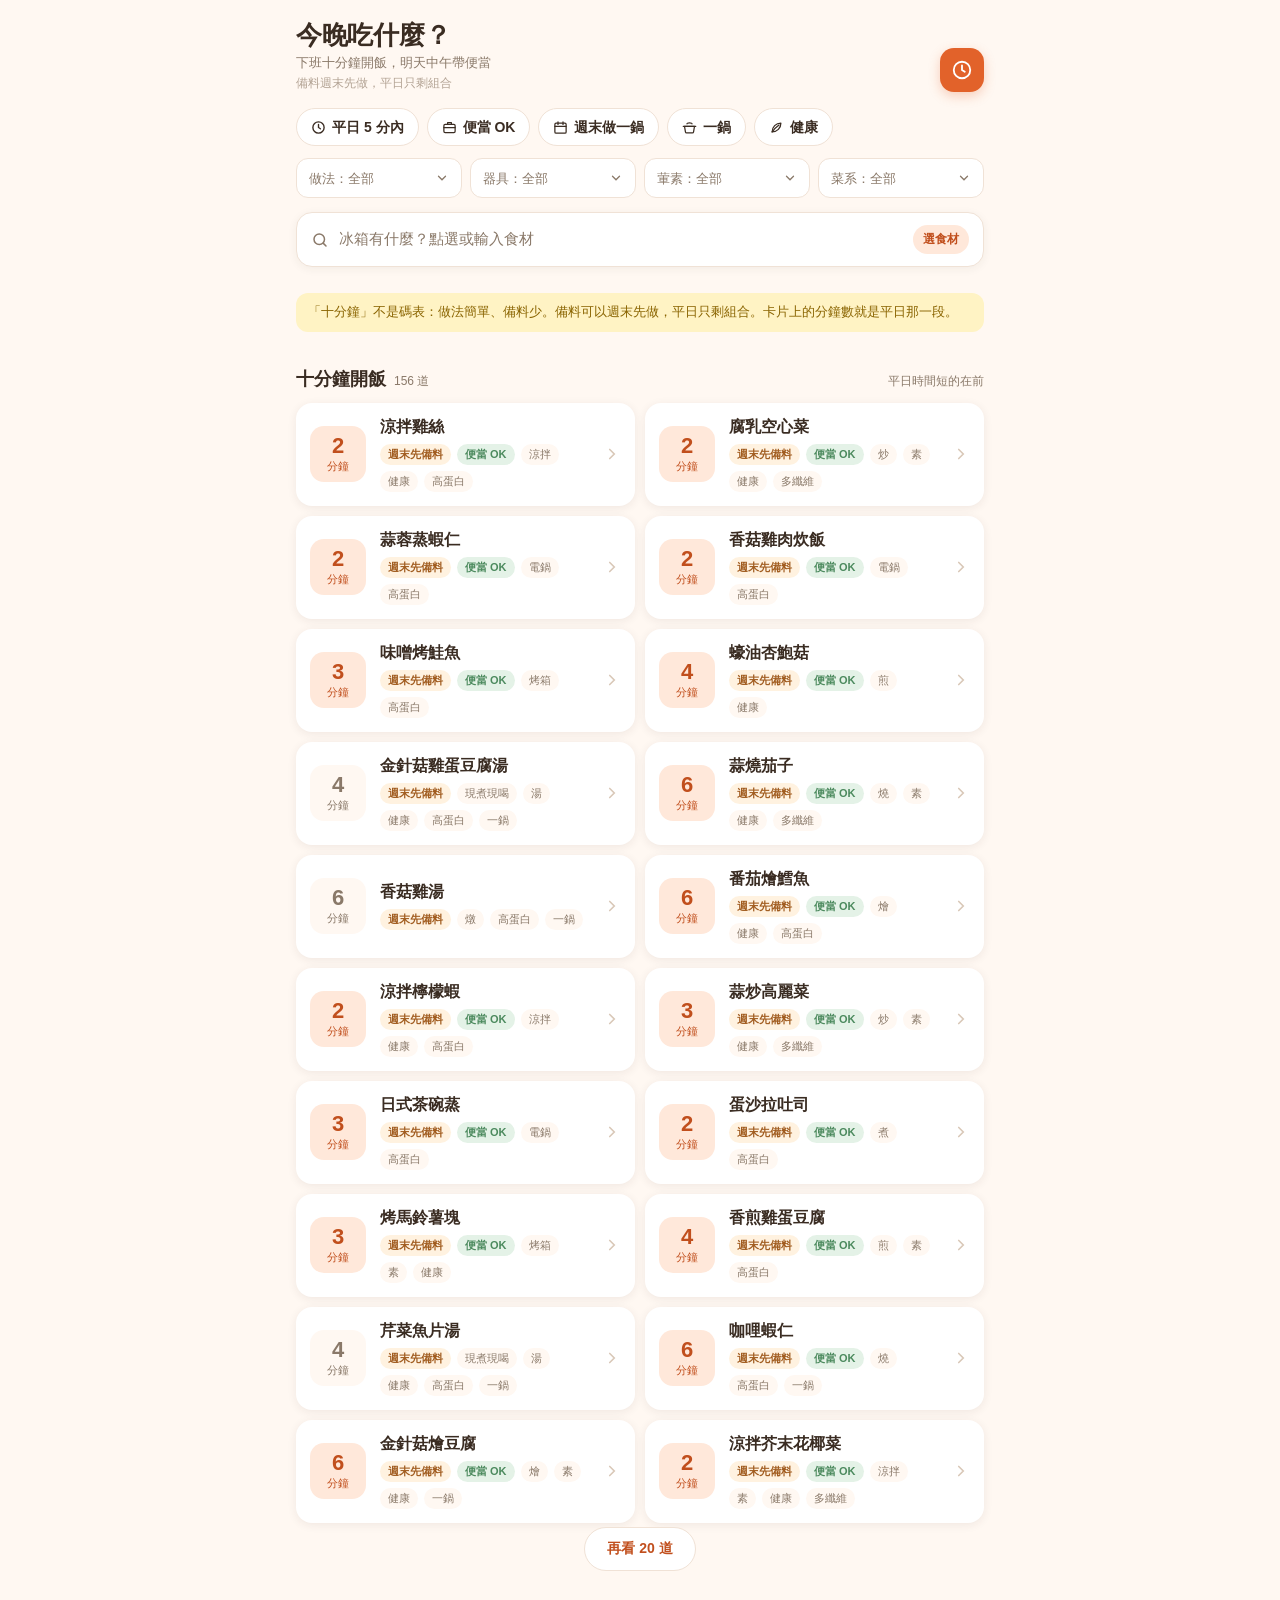
==== commit 6ba748fc: "重新定義「十分鐘」：備料週末先做、平日組合——time 改平日分鐘、新增 weekendMinutes/prepAhead、詳情分兩段；刪 9 道不簡單的、新增 19 道備料型（186 道）；篩選改「" ====
--- a/index.html
+++ b/index.html
@@ -17,7 +17,7 @@
   <header class="app-header">
     <div class="app-title">
       <h1>今晚吃什麼？</h1>
-      <p class="subtitle">下班十分鐘開飯，明天中午帶便當</p>
+      <p class="subtitle">下班十分鐘開飯，明天中午帶便當<br><span class="subtitle-sub">備料週末先做，平日只剩組合</span></p>
     </div>
     <div class="app-badge" aria-hidden="true">
       <svg width="22" height="22" viewBox="0 0 24 24" fill="none" stroke="currentColor" stroke-width="2" stroke-linecap="round" stroke-linejoin="round"><circle cx="12" cy="12" r="9"></circle><path d="M12 7v5l3 2"></path></svg>
@@ -27,13 +27,13 @@
   <section class="filter-section" aria-label="篩選">
     <div class="chip-row scroll-x" id="quick-filters">
       <button type="button" class="chip" data-filter="quick">
-        <svg width="15" height="15" viewBox="0 0 24 24" fill="none" stroke="currentColor" stroke-width="2.2" stroke-linecap="round"><circle cx="12" cy="12" r="9"></circle><path d="M12 7v5l3 2"></path></svg><span>10 分鐘</span>
+        <svg width="15" height="15" viewBox="0 0 24 24" fill="none" stroke="currentColor" stroke-width="2.2" stroke-linecap="round"><circle cx="12" cy="12" r="9"></circle><path d="M12 7v5l3 2"></path></svg><span>平日 5 分內</span>
       </button>
       <button type="button" class="chip" data-filter="bento">
         <svg width="15" height="15" viewBox="0 0 24 24" fill="none" stroke="currentColor" stroke-width="2" stroke-linecap="round" stroke-linejoin="round"><rect x="3" y="7" width="18" height="13" rx="2"></rect><path d="M3 12h18M9 7V4h6v3"></path></svg><span>便當 OK</span>
       </button>
       <button type="button" class="chip" data-filter="weekend">
-        <svg width="15" height="15" viewBox="0 0 24 24" fill="none" stroke="currentColor" stroke-width="2" stroke-linecap="round" stroke-linejoin="round"><rect x="3" y="5" width="18" height="16" rx="2"></rect><path d="M3 10h18M8 3v4M16 3v4"></path></svg><span>週末備料</span>
+        <svg width="15" height="15" viewBox="0 0 24 24" fill="none" stroke="currentColor" stroke-width="2" stroke-linecap="round" stroke-linejoin="round"><rect x="3" y="5" width="18" height="16" rx="2"></rect><path d="M3 10h18M8 3v4M16 3v4"></path></svg><span>週末做一鍋</span>
       </button>
       <button type="button" class="chip" data-filter="onepot">
         <svg width="15" height="15" viewBox="0 0 24 24" fill="none" stroke="currentColor" stroke-width="2" stroke-linecap="round" stroke-linejoin="round"><path d="M4 10h16l-1.5 9a2 2 0 0 1-2 1.7h-9a2 2 0 0 1-2-1.7Z"></path><path d="M2 10h20M8 6c0-2 8-2 8 0"></path></svg><span>一鍋</span>
--- a/style.css
+++ b/style.css
@@ -443,6 +443,11 @@
   margin-top: 2px;
 }
 
+.time-block.batch {
+  background: var(--amber-soft);
+  color: var(--amber);
+}
+
 .time-block.muted {
   background: var(--bg);
   color: var(--text-muted);
@@ -756,6 +761,110 @@
   border-top: 1px solid var(--border-faint);
 }
 
+#modal-body h3.seasoning-title {
+  margin-top: 16px;
+}
+
+.seasoning-table .row {
+  padding: 9px 14px;
+  font-size: 14px;
+}
+
+.seasoning-table .row .name {
+  font-weight: 500;
+}
+
+.subtitle-sub {
+  font-size: 12px;
+  color: var(--text-faint);
+}
+
+.concept-note {
+  margin: 4px 0 12px;
+  padding: 10px 12px;
+  border-radius: var(--radius-sm);
+  background: var(--amber-soft);
+  color: var(--amber);
+  font-size: 12.5px;
+  line-height: 1.5;
+}
+
+.pill.prep {
+  background: var(--brown-soft);
+  color: var(--brown);
+  font-weight: 600;
+}
+
+.steps-sub {
+  margin-left: 8px;
+  font-size: 12px;
+  font-weight: 500;
+  color: var(--text-muted);
+}
+
+.prep-list {
+  list-style: none;
+  margin: 10px 0 0;
+  padding: 0;
+  display: flex;
+  flex-direction: column;
+  gap: 8px;
+}
+
+.prep-item {
+  display: flex;
+  gap: 10px;
+  align-items: flex-start;
+  padding: 10px 12px;
+  border-radius: var(--radius-sm);
+  background: var(--amber-soft);
+}
+
+.prep-type {
+  flex: 0 0 auto;
+  padding: 2px 8px;
+  border-radius: 999px;
+  background: var(--surface);
+  color: var(--amber);
+  font-size: 12px;
+  font-weight: 700;
+  line-height: 1.6;
+}
+
+.prep-body {
+  display: flex;
+  flex-direction: column;
+  gap: 2px;
+  font-size: 14px;
+  line-height: 1.5;
+}
+
+.prep-keep {
+  font-size: 12px;
+  color: var(--text-muted);
+}
+
+.weekday-note {
+  margin: 10px 0 0;
+  padding: 10px 12px;
+  border-radius: var(--radius-sm);
+  background: var(--green-soft);
+  color: var(--green);
+  font-size: 14px;
+  font-weight: 600;
+}
+
+.batch-steps {
+  margin-top: 10px;
+  font-size: 13px;
+  color: var(--text-muted);
+}
+
+.batch-steps summary {
+  cursor: pointer;
+  padding: 6px 0;
+}
+
 .steps {
   display: flex;
   flex-direction: column;
